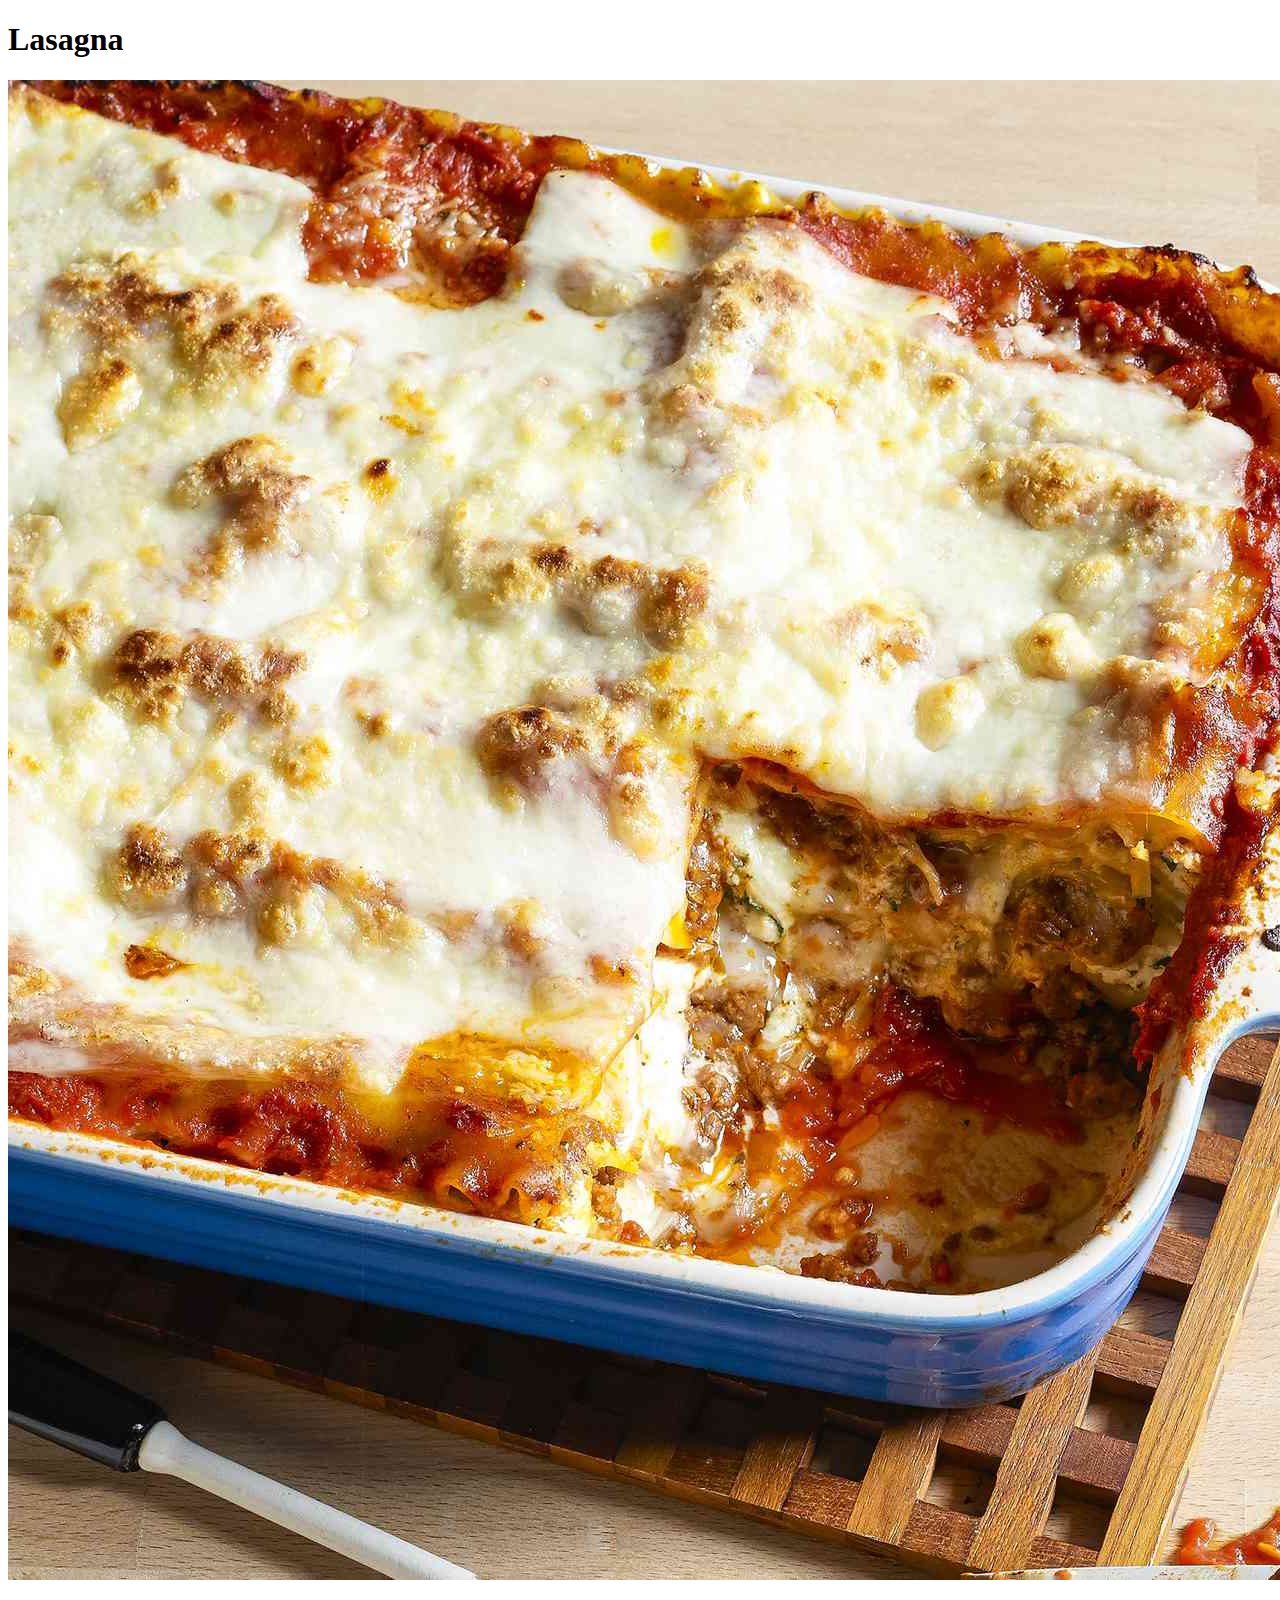
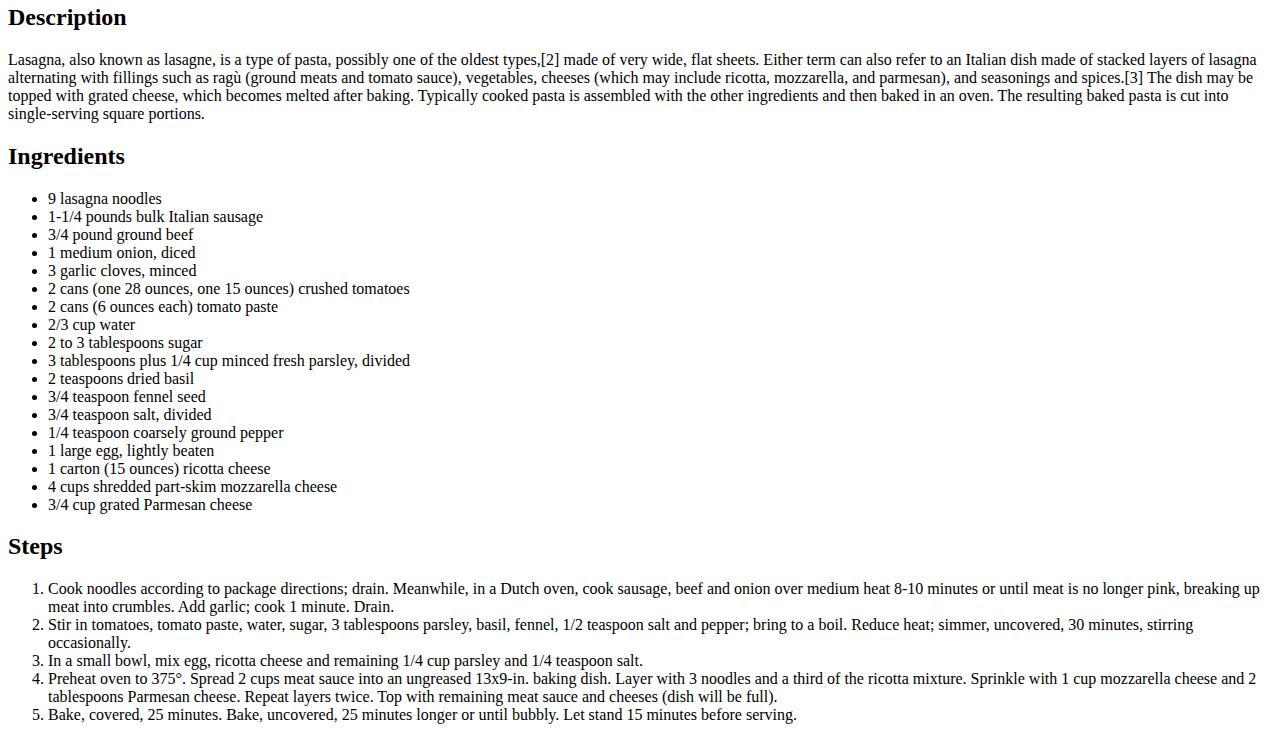
==== recipes/lasagna.html @ e1452498 "Add index.html and recipes/" ====
<!DOCTYPE html>
<html lang="en">
<head>
    <meta charset="UTF-8">
    <meta http-equiv="X-UA-Compatible" content="IE=edge">
    <meta name="viewport" content="width=device-width, initial-scale=1.0">
    <title> Lasagna </title>
</head>
<body>
    <h1> Lasagna </h1>
    <img src="lasagna.jpg">
    <h2> Description </h2>
    <p>Lasagna, also known as lasagne, is a type of pasta, possibly one of the oldest types,[2] made of very wide, flat sheets. Either term can also refer to an Italian dish made of stacked layers of lasagna alternating with fillings such as ragù (ground meats and tomato sauce), vegetables, cheeses (which may include ricotta, mozzarella, and parmesan), and seasonings and spices.[3] The dish may be topped with grated cheese, which becomes melted after baking. Typically cooked pasta is assembled with the other ingredients and then baked in an oven. The resulting baked pasta is cut into single-serving square portions.</p>
    <h2> Ingredients </h2>
    <ul>
        <li> 9 lasagna noodles </li>
        <li> 1-1/4 pounds bulk Italian sausage </li>
        <li> 3/4 pound ground beef </li>
        <li> 1 medium onion, diced</li>
        <li> 3 garlic cloves, minced </li>
        <li> 2 cans (one 28 ounces, one 15 ounces) crushed tomatoes </li>
        <li> 2 cans (6 ounces each) tomato paste </li>
        <li> 2/3 cup water </li>
        <li> 2 to 3 tablespoons sugar </li>
        <li> 3 tablespoons plus 1/4 cup minced fresh parsley, divided </li>
        <li> 2 teaspoons dried basil </li>
        <li> 3/4 teaspoon fennel seed </li>
        <li> 3/4 teaspoon salt, divided </li>
        <li> 1/4 teaspoon coarsely ground pepper </li>
        <li> 1 large egg, lightly beaten </li>
        <li> 1 carton (15 ounces) ricotta cheese </li>
        <li> 4 cups shredded part-skim mozzarella cheese </li>
        <li> 3/4 cup grated Parmesan cheese </li>
    </ul>

    <h2> Steps </h2>
    <ol>
        <li> Cook noodles according to package directions; drain. Meanwhile, in a Dutch oven, cook sausage, beef and onion over medium heat 8-10 minutes or until meat is no longer pink, breaking up meat into crumbles. Add garlic; cook 1 minute. Drain.
        </li>
        <li> Stir in tomatoes, tomato paste, water, sugar, 3 tablespoons parsley, basil, fennel, 1/2 teaspoon salt and pepper; bring to a boil. Reduce heat; simmer, uncovered, 30 minutes, stirring occasionally.</li>
        <li> In a small bowl, mix egg, ricotta cheese and remaining 1/4 cup parsley and 1/4 teaspoon salt.</li>
        <li> Preheat oven to 375°. Spread 2 cups meat sauce into an ungreased 13x9-in. baking dish. Layer with 3 noodles and a third of the ricotta mixture. Sprinkle with 1 cup mozzarella cheese and 2 tablespoons Parmesan cheese. Repeat layers twice. Top with remaining meat sauce and cheeses (dish will be full).</li>
        <li> Bake, covered, 25 minutes. Bake, uncovered, 25 minutes longer or until bubbly. Let stand 15 minutes before serving.</li>
    </ol>

</body>
</html>
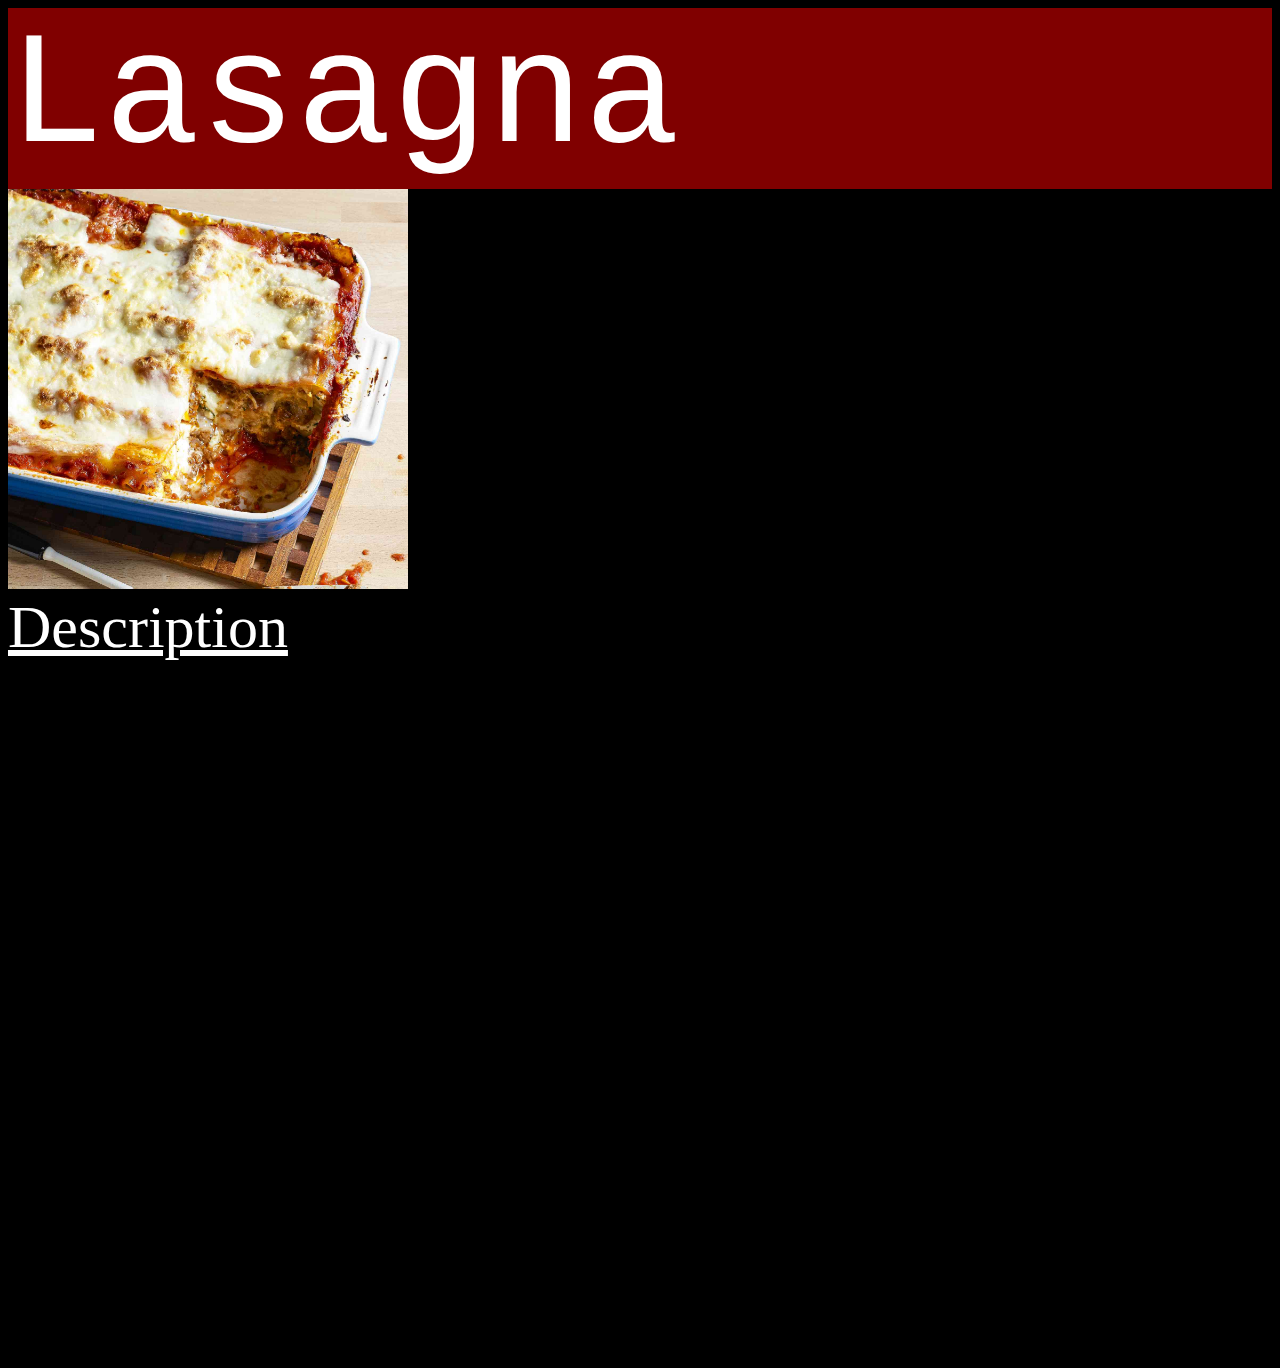
==== commit 48172e1e: "some changes done to lasagna.html and added style.css" ====
--- a/recipes/lasagna.html
+++ b/recipes/lasagna.html
@@ -1,15 +1,17 @@
 <!DOCTYPE html>
 <html lang="en">
 <head>
+    <link rel="stylesheet" href="style.css">
     <meta charset="UTF-8">
     <meta http-equiv="X-UA-Compatible" content="IE=edge">
     <meta name="viewport" content="width=device-width, initial-scale=1.0">
     <title> Lasagna </title>
 </head>
-<body>
-    <h1> Lasagna </h1>
-    <img src="lasagna.jpg">
-    <h2> Description </h2>
+<body style="background-color:black;">
+    <div class="recipename">Lasagna</div>
+    <img src="lasagna.jpg" style="height:400px; width:400px;">
+
+    <div class="desp"><u> Description</u> </div>
     <p>Lasagna, also known as lasagne, is a type of pasta, possibly one of the oldest types,[2] made of very wide, flat sheets. Either term can also refer to an Italian dish made of stacked layers of lasagna alternating with fillings such as ragù (ground meats and tomato sauce), vegetables, cheeses (which may include ricotta, mozzarella, and parmesan), and seasonings and spices.[3] The dish may be topped with grated cheese, which becomes melted after baking. Typically cooked pasta is assembled with the other ingredients and then baked in an oven. The resulting baked pasta is cut into single-serving square portions.</p>
     <h2> Ingredients </h2>
     <ul>
--- a/recipes/style.css
+++ b/recipes/style.css
@@ -0,0 +1,12 @@
+
+.recipename{
+    font-size:160px;
+    color:white;
+    background-color:maroon;
+    font-family:'Courier New', Courier, monospace;
+}
+
+.desp{
+    font-size:60px;
+    color:white;
+}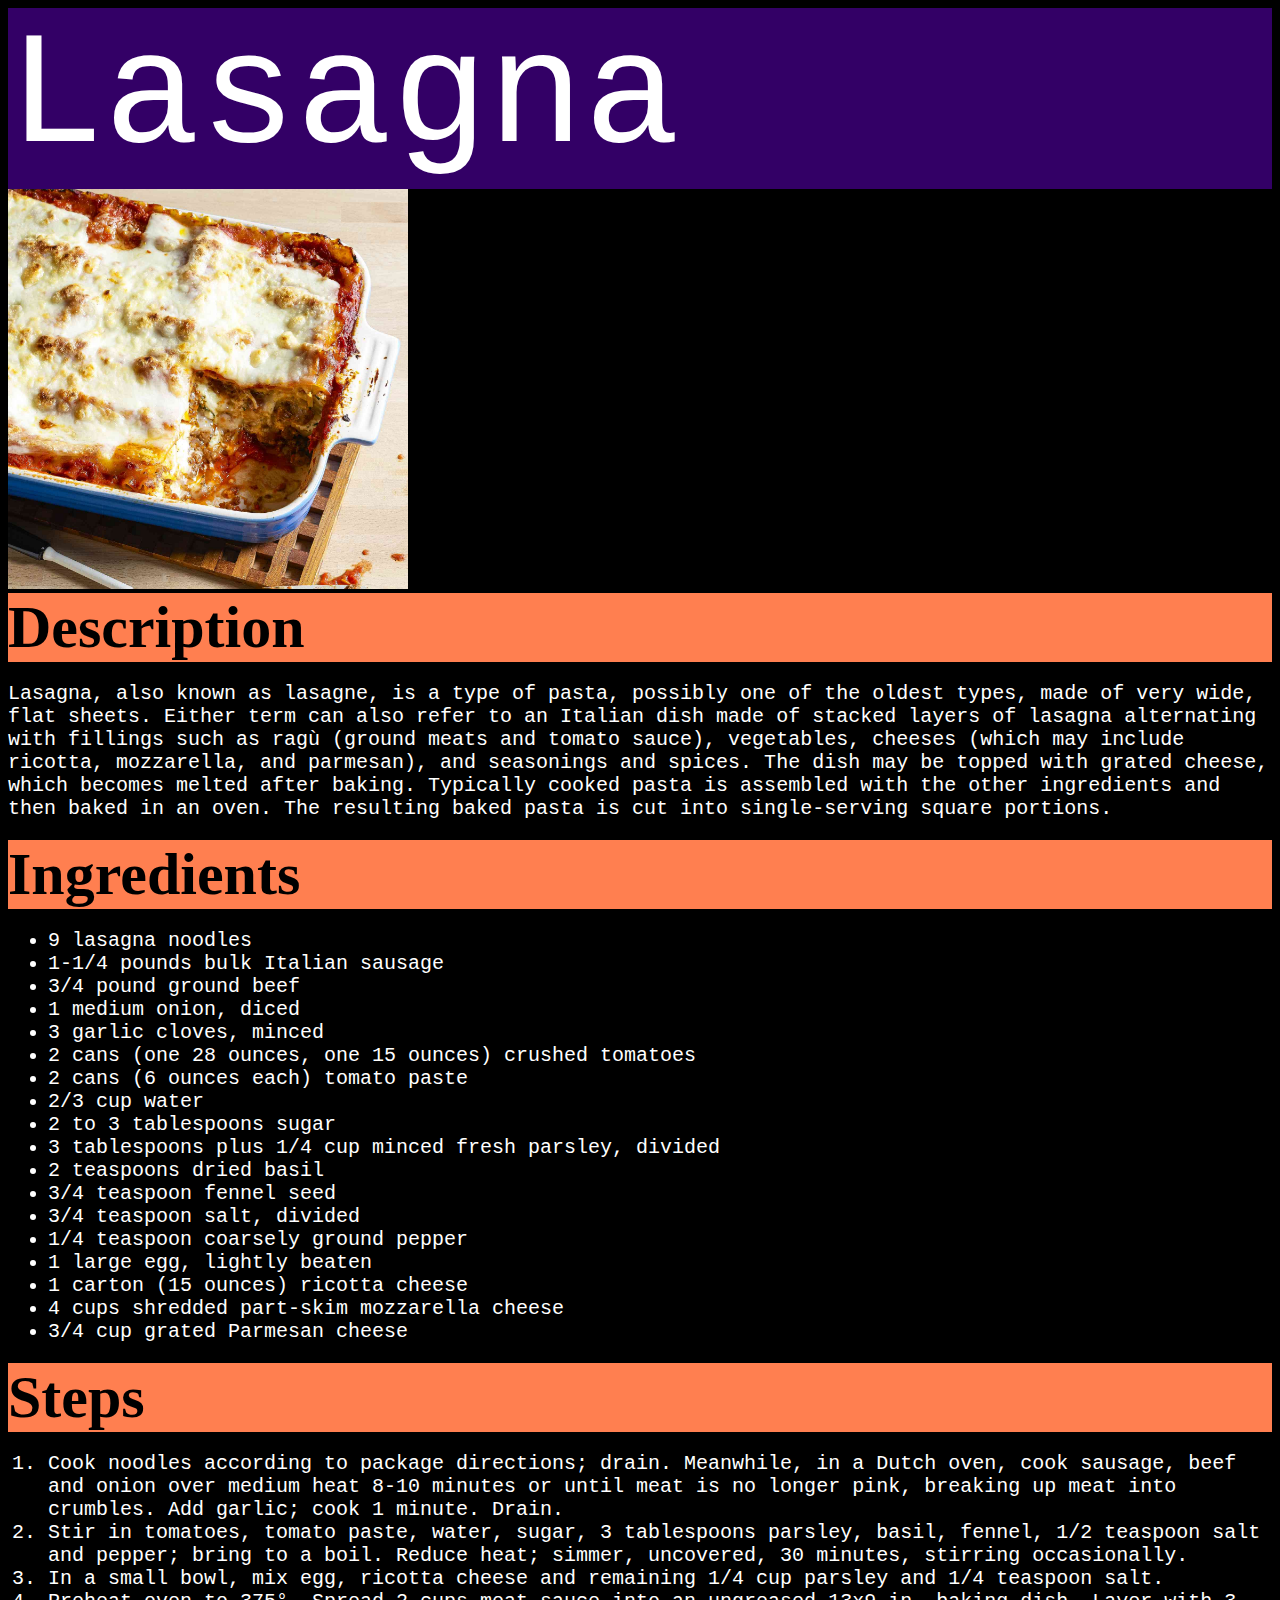
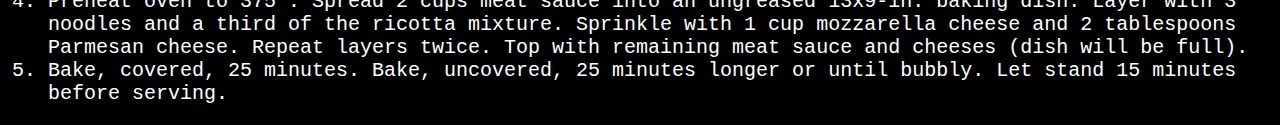
==== commit 0cb09188: "added style.css for recipes" ====
--- a/recipes/lasagna.html
+++ b/recipes/lasagna.html
@@ -11,10 +11,11 @@
     <div class="recipename">Lasagna</div>
     <img src="lasagna.jpg" style="height:400px; width:400px;">
 
-    <div class="desp"><u> Description</u> </div>
-    <p>Lasagna, also known as lasagne, is a type of pasta, possibly one of the oldest types,[2] made of very wide, flat sheets. Either term can also refer to an Italian dish made of stacked layers of lasagna alternating with fillings such as ragù (ground meats and tomato sauce), vegetables, cheeses (which may include ricotta, mozzarella, and parmesan), and seasonings and spices.[3] The dish may be topped with grated cheese, which becomes melted after baking. Typically cooked pasta is assembled with the other ingredients and then baked in an oven. The resulting baked pasta is cut into single-serving square portions.</p>
-    <h2> Ingredients </h2>
-    <ul>
+    <div class="heading"> Description </div>
+    <p class="content">Lasagna, also known as lasagne, is a type of pasta, possibly one of the oldest types, made of very wide, flat sheets. Either term can also refer to an Italian dish made of stacked layers of lasagna alternating with fillings such as ragù (ground meats and tomato sauce), vegetables, cheeses (which may include ricotta, mozzarella, and parmesan), and seasonings and spices. The dish may be topped with grated cheese, which becomes melted after baking. Typically cooked pasta is assembled with the other ingredients and then baked in an oven. The resulting baked pasta is cut into single-serving square portions.</p>
+
+    <div class="heading"> Ingredients </div>
+    <ul class="content">
         <li> 9 lasagna noodles </li>
         <li> 1-1/4 pounds bulk Italian sausage </li>
         <li> 3/4 pound ground beef </li>
@@ -35,8 +36,8 @@
         <li> 3/4 cup grated Parmesan cheese </li>
     </ul>
 
-    <h2> Steps </h2>
-    <ol>
+    <div class="heading"> Steps </div>
+    <ol class="content">
         <li> Cook noodles according to package directions; drain. Meanwhile, in a Dutch oven, cook sausage, beef and onion over medium heat 8-10 minutes or until meat is no longer pink, breaking up meat into crumbles. Add garlic; cook 1 minute. Drain.
         </li>
         <li> Stir in tomatoes, tomato paste, water, sugar, 3 tablespoons parsley, basil, fennel, 1/2 teaspoon salt and pepper; bring to a boil. Reduce heat; simmer, uncovered, 30 minutes, stirring occasionally.</li>
--- a/recipes/style.css
+++ b/recipes/style.css
@@ -2,11 +2,22 @@
 .recipename{
     font-size:160px;
     color:white;
-    background-color:maroon;
+    background-color:#330066;
     font-family:'Courier New', Courier, monospace;
 }
 
-.desp{
+.content{
+    font-size:20px;
+    color:white;
+    font-family:'Courier New', Courier, monospace;
+}
+
+
+
+.heading{
     font-size:60px;
-    color:white;
+    font-family:Impact;
+    color:black;
+    font-weight:bold;
+    background-color:coral;
 }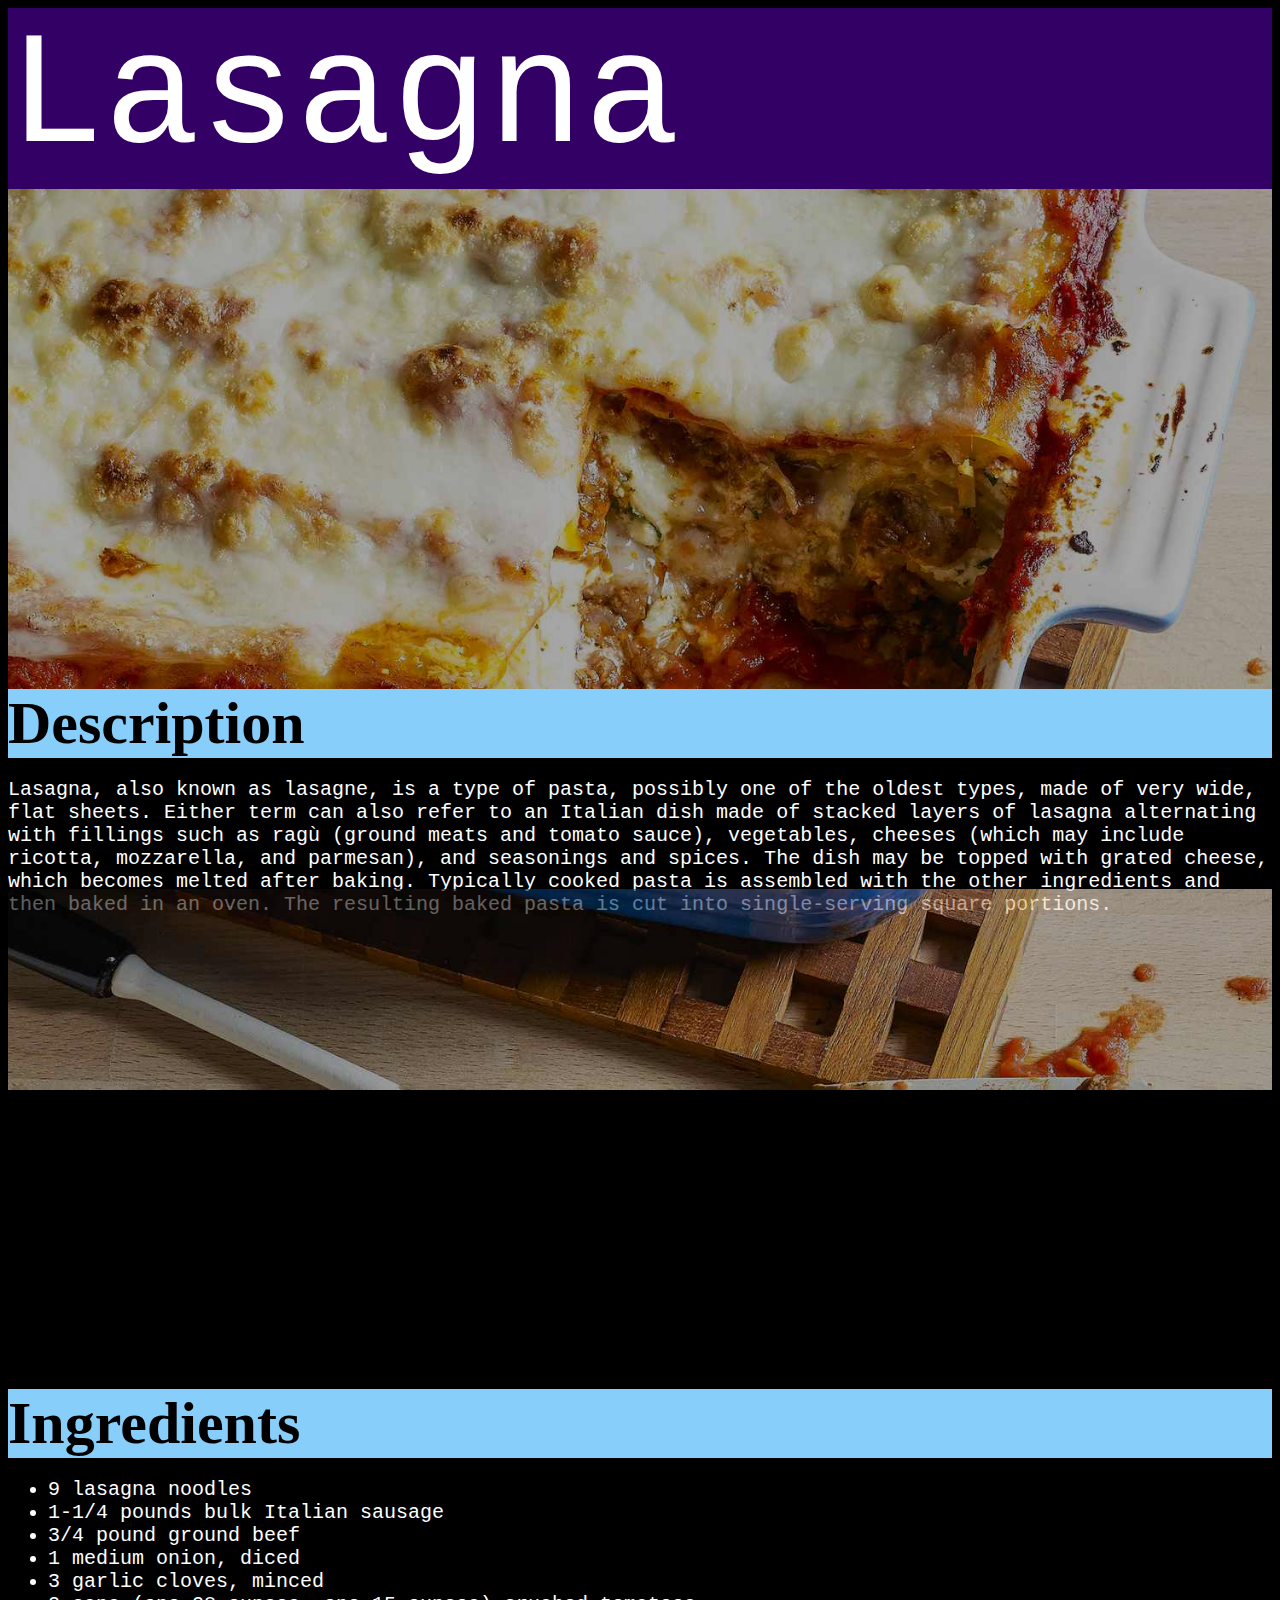
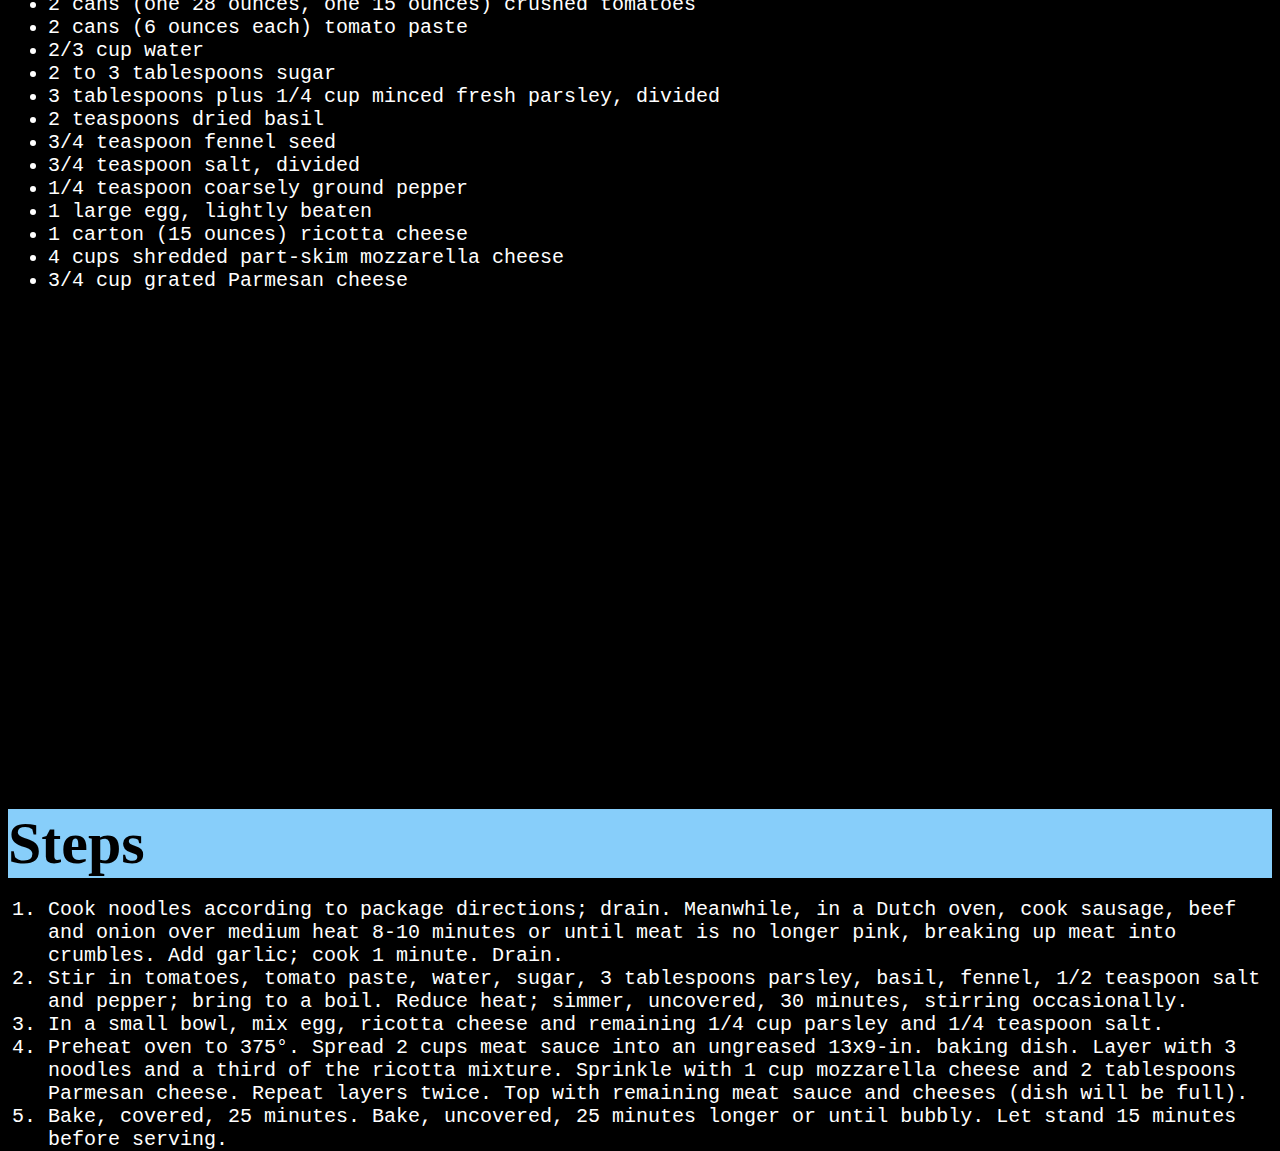
==== commit 918cde29: "Add parallex effect to pages of all recipes" ====
--- a/recipes/lasagna.html
+++ b/recipes/lasagna.html
@@ -6,14 +6,34 @@
     <meta http-equiv="X-UA-Compatible" content="IE=edge">
     <meta name="viewport" content="width=device-width, initial-scale=1.0">
     <title> Lasagna </title>
+    <style>
+        .parallax {
+          /* The image used */
+          background-image: url("lasagna.jpg");
+        
+          /* Set a specific height */
+          min-height: 500px; 
+        
+          /* Create the parallax scrolling effect */
+          opacity: 0.65;
+          background-attachment: fixed;
+          background-position: center;
+          background-repeat: no-repeat;
+          background-size: cover;
+        }
+        </style>
 </head>
 <body style="background-color:black;">
     <div class="recipename">Lasagna</div>
-    <img src="lasagna.jpg" style="height:400px; width:400px;">
+    <!-- <img src="lasagna.jpg" style="height:400px; width:400px;"> -->
 
+    <div class="parallax"></div>
+    <div style="height:200px;background-color:black;font-size:36px">
     <div class="heading"> Description </div>
-    <p class="content">Lasagna, also known as lasagne, is a type of pasta, possibly one of the oldest types, made of very wide, flat sheets. Either term can also refer to an Italian dish made of stacked layers of lasagna alternating with fillings such as ragù (ground meats and tomato sauce), vegetables, cheeses (which may include ricotta, mozzarella, and parmesan), and seasonings and spices. The dish may be topped with grated cheese, which becomes melted after baking. Typically cooked pasta is assembled with the other ingredients and then baked in an oven. The resulting baked pasta is cut into single-serving square portions.</p>
+    <p class="content">Lasagna, also known as lasagne, is a type of pasta, possibly one of the oldest types, made of very wide, flat sheets. Either term can also refer to an Italian dish made of stacked layers of lasagna alternating with fillings such as ragù (ground meats and tomato sauce), vegetables, cheeses (which may include ricotta, mozzarella, and parmesan), and seasonings and spices. The dish may be topped with grated cheese, which becomes melted after baking. Typically cooked pasta is assembled with the other ingredients and then baked in an oven. The resulting baked pasta is cut into single-serving square portions.</p></div>
 
+    <div class="parallax"></div>
+    <div style="height:520px;background-color:black;font-size:36px">
     <div class="heading"> Ingredients </div>
     <ul class="content">
         <li> 9 lasagna noodles </li>
@@ -34,8 +54,10 @@
         <li> 1 carton (15 ounces) ricotta cheese </li>
         <li> 4 cups shredded part-skim mozzarella cheese </li>
         <li> 3/4 cup grated Parmesan cheese </li>
-    </ul>
+    </ul></div>
 
+    <div class="parallax"></div>
+    <div style="height:300px;background-color:black;font-size:36px">
     <div class="heading"> Steps </div>
     <ol class="content">
         <li> Cook noodles according to package directions; drain. Meanwhile, in a Dutch oven, cook sausage, beef and onion over medium heat 8-10 minutes or until meat is no longer pink, breaking up meat into crumbles. Add garlic; cook 1 minute. Drain.
@@ -44,7 +66,7 @@
         <li> In a small bowl, mix egg, ricotta cheese and remaining 1/4 cup parsley and 1/4 teaspoon salt.</li>
         <li> Preheat oven to 375°. Spread 2 cups meat sauce into an ungreased 13x9-in. baking dish. Layer with 3 noodles and a third of the ricotta mixture. Sprinkle with 1 cup mozzarella cheese and 2 tablespoons Parmesan cheese. Repeat layers twice. Top with remaining meat sauce and cheeses (dish will be full).</li>
         <li> Bake, covered, 25 minutes. Bake, uncovered, 25 minutes longer or until bubbly. Let stand 15 minutes before serving.</li>
-    </ol>
+    </ol></div>
 
 </body>
 </html>--- a/recipes/style.css
+++ b/recipes/style.css
@@ -5,6 +5,11 @@
     background-color:#330066;
     font-family:'Courier New', Courier, monospace;
 }
+
+.ramen,.butterchicken{
+    font-size: 200px;
+}
+
 
 .content{
     font-size:20px;
@@ -19,5 +24,5 @@
     font-family:Impact;
     color:black;
     font-weight:bold;
-    background-color:coral;
+    background-color:lightskyblue;
 }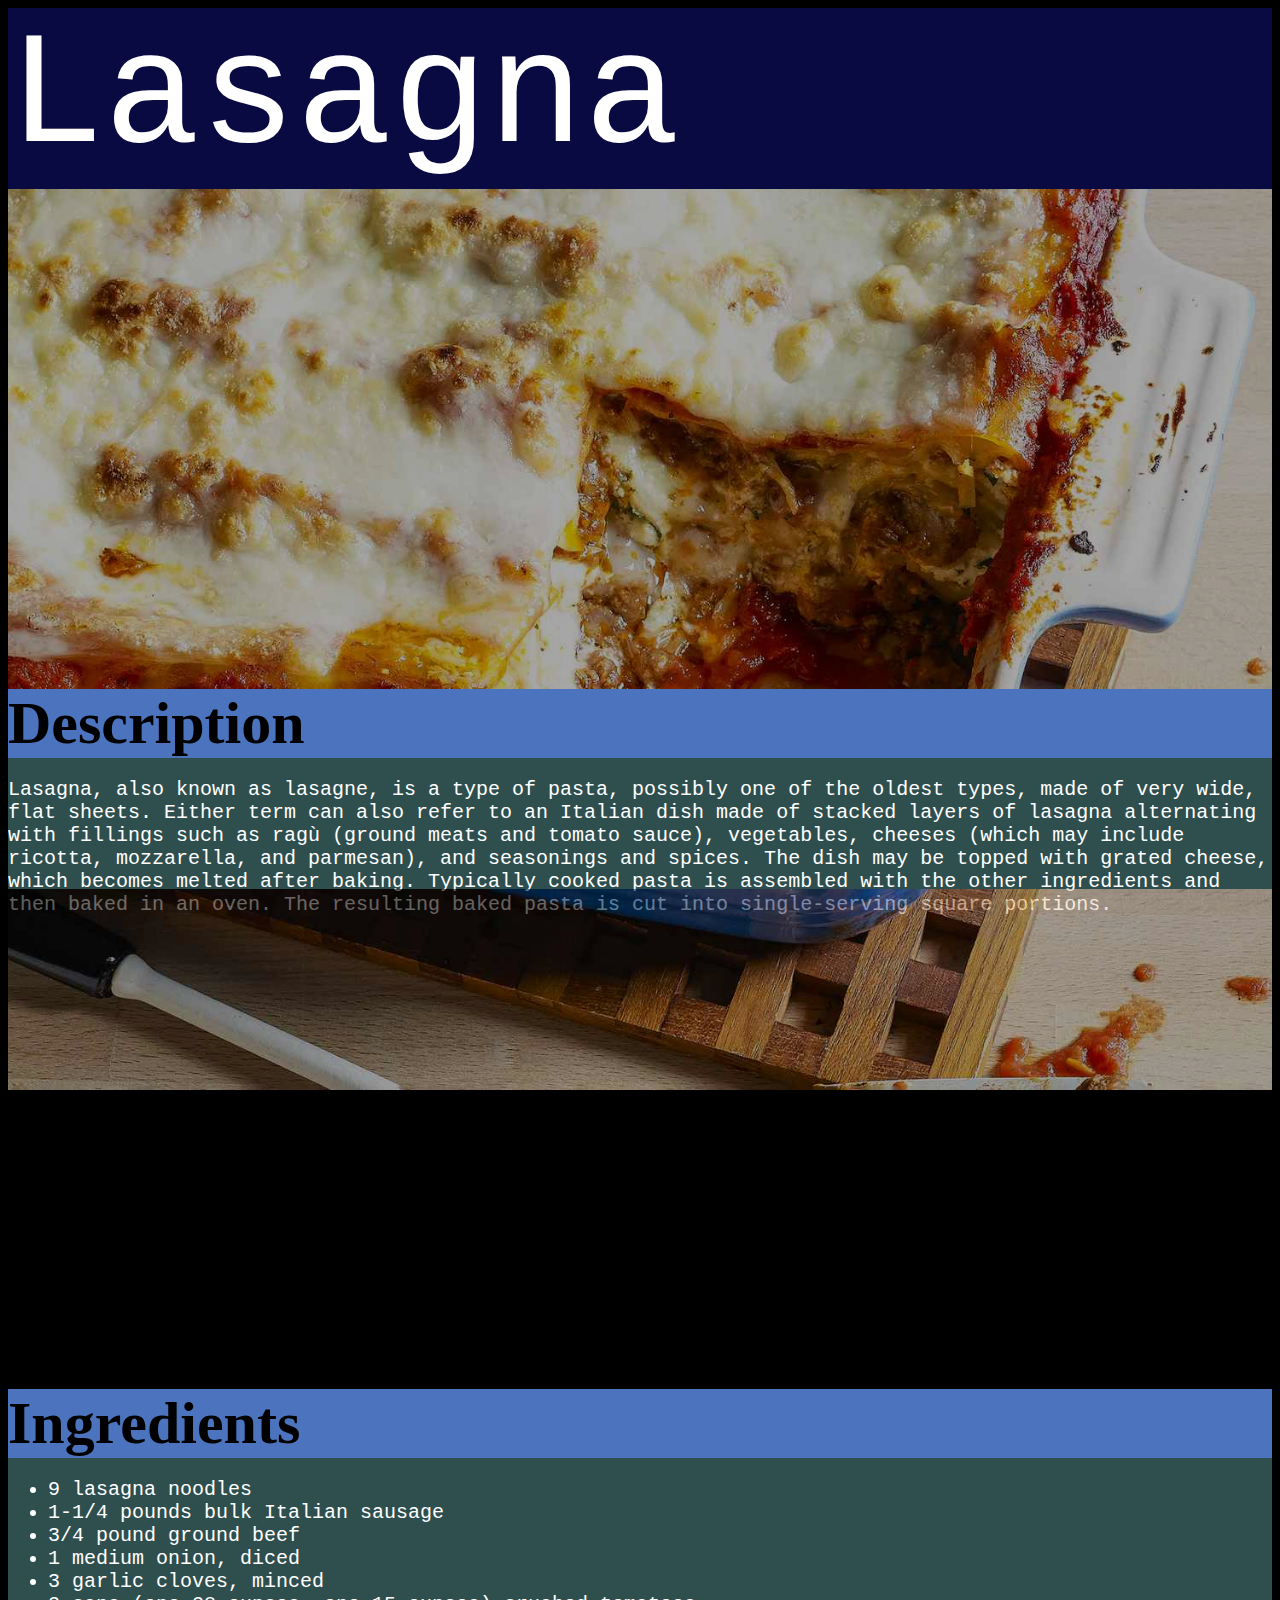
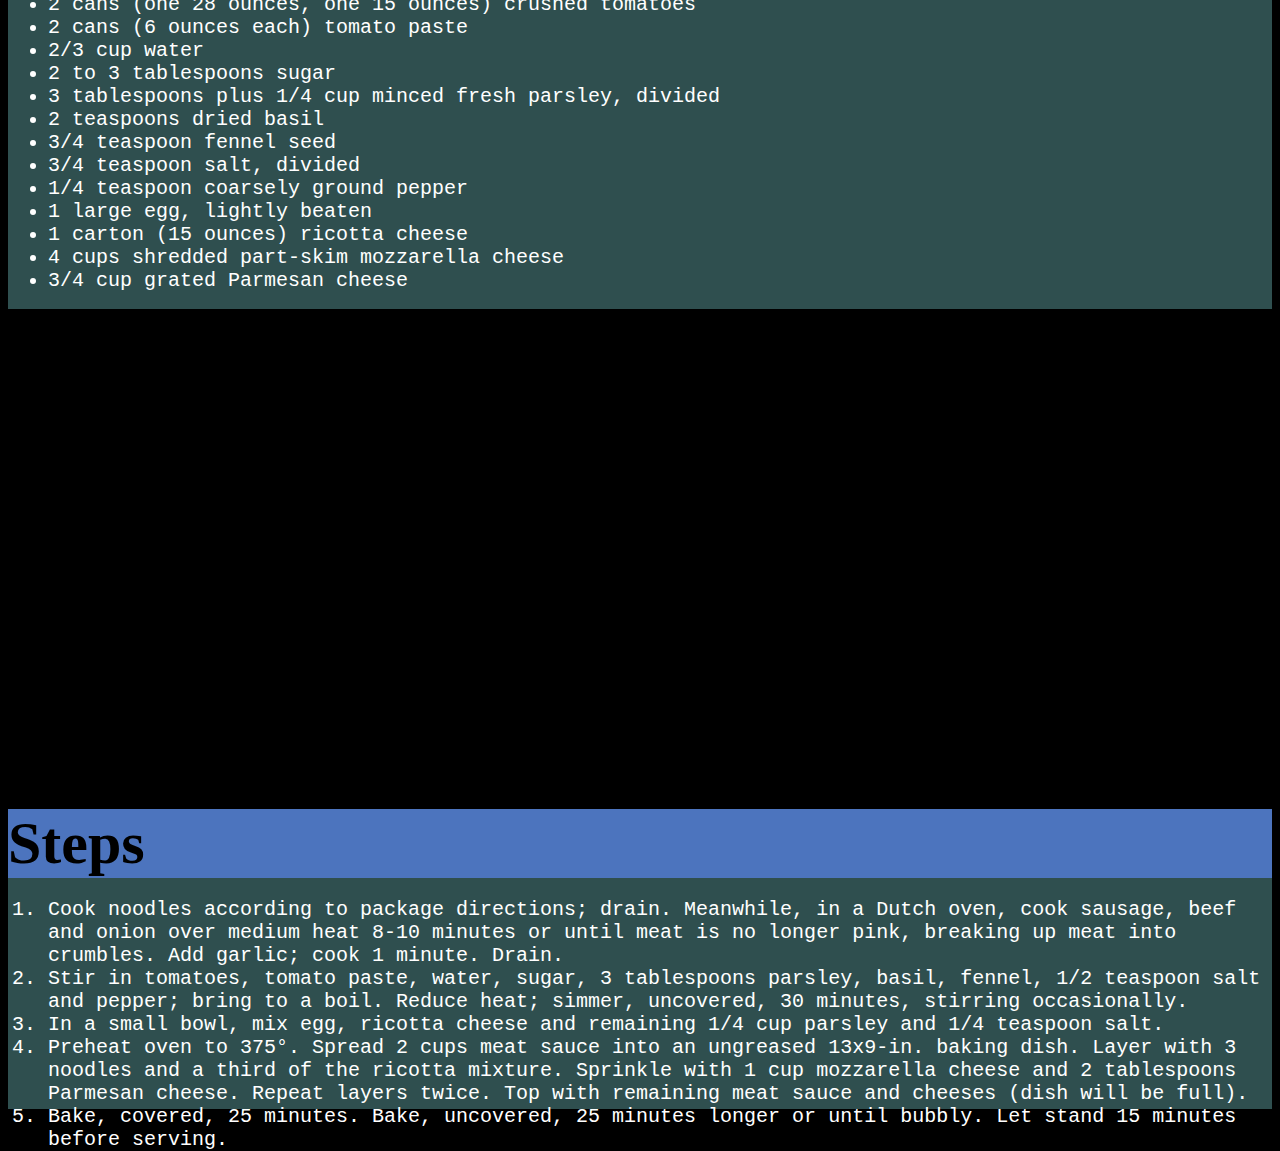
==== commit d5a33816: "Minor changes with css" ====
--- a/recipes/lasagna.html
+++ b/recipes/lasagna.html
@@ -28,12 +28,12 @@
     <!-- <img src="lasagna.jpg" style="height:400px; width:400px;"> -->
 
     <div class="parallax"></div>
-    <div style="height:200px;background-color:black;font-size:36px">
+    <div style="height:200px;background-color:darkslategray;font-size:36px">
     <div class="heading"> Description </div>
     <p class="content">Lasagna, also known as lasagne, is a type of pasta, possibly one of the oldest types, made of very wide, flat sheets. Either term can also refer to an Italian dish made of stacked layers of lasagna alternating with fillings such as ragù (ground meats and tomato sauce), vegetables, cheeses (which may include ricotta, mozzarella, and parmesan), and seasonings and spices. The dish may be topped with grated cheese, which becomes melted after baking. Typically cooked pasta is assembled with the other ingredients and then baked in an oven. The resulting baked pasta is cut into single-serving square portions.</p></div>
 
     <div class="parallax"></div>
-    <div style="height:520px;background-color:black;font-size:36px">
+    <div style="height:520px;background-color:darkslategray;font-size:36px">
     <div class="heading"> Ingredients </div>
     <ul class="content">
         <li> 9 lasagna noodles </li>
@@ -57,7 +57,7 @@
     </ul></div>
 
     <div class="parallax"></div>
-    <div style="height:300px;background-color:black;font-size:36px">
+    <div style="height:300px;background-color:darkslategray;font-size:36px">
     <div class="heading"> Steps </div>
     <ol class="content">
         <li> Cook noodles according to package directions; drain. Meanwhile, in a Dutch oven, cook sausage, beef and onion over medium heat 8-10 minutes or until meat is no longer pink, breaking up meat into crumbles. Add garlic; cook 1 minute. Drain.
--- a/recipes/style.css
+++ b/recipes/style.css
@@ -2,7 +2,7 @@
 .recipename{
     font-size:160px;
     color:white;
-    background-color:#330066;
+    background-color:rgb(10, 10, 66);
     font-family:'Courier New', Courier, monospace;
 }
 
@@ -14,15 +14,17 @@
 .content{
     font-size:20px;
     color:white;
-    font-family:'Courier New', Courier, monospace;
+    font-family: 'Courier New', Courier, monospace;
+    
 }
 
 
 
 .heading{
     font-size:60px;
-    font-family:Impact;
+    font-family: Serif;
     color:black;
     font-weight:bold;
-    background-color:lightskyblue;
+    background-color:rgb(76, 116, 190);
+
 }